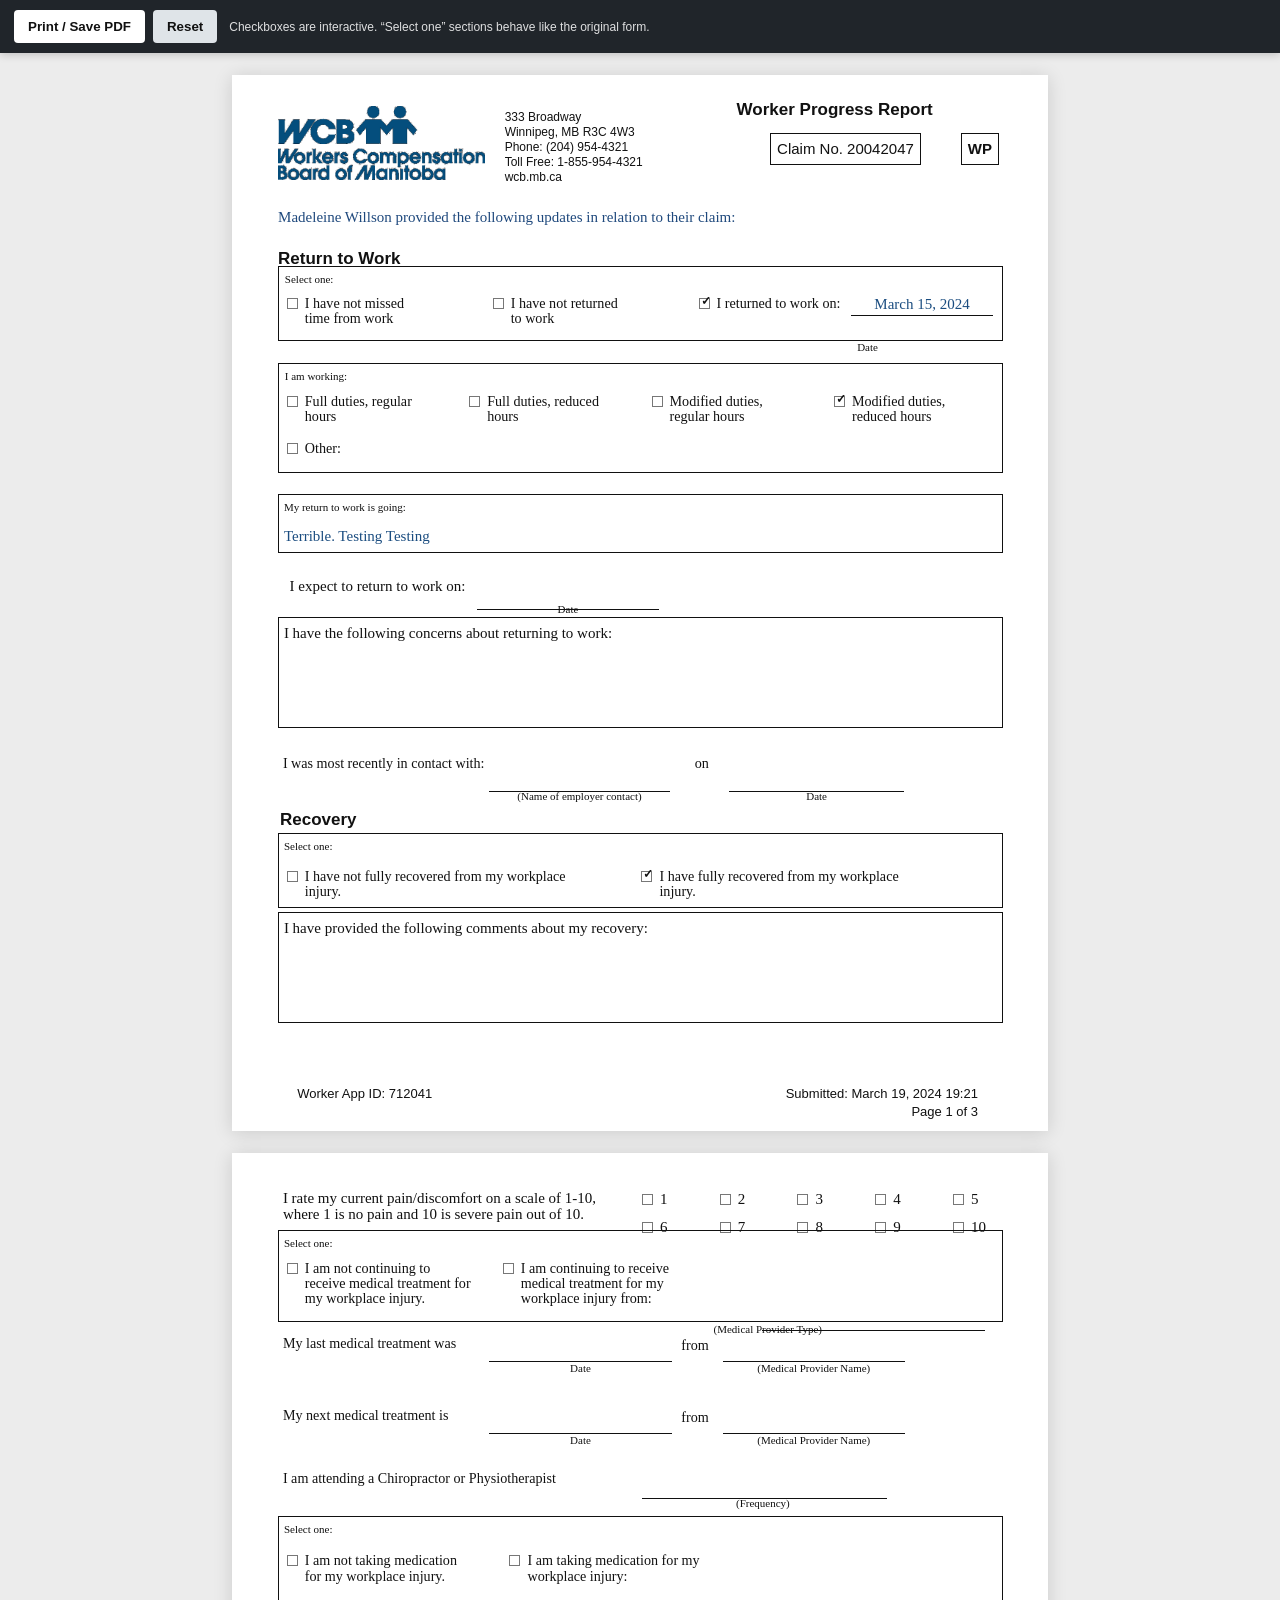
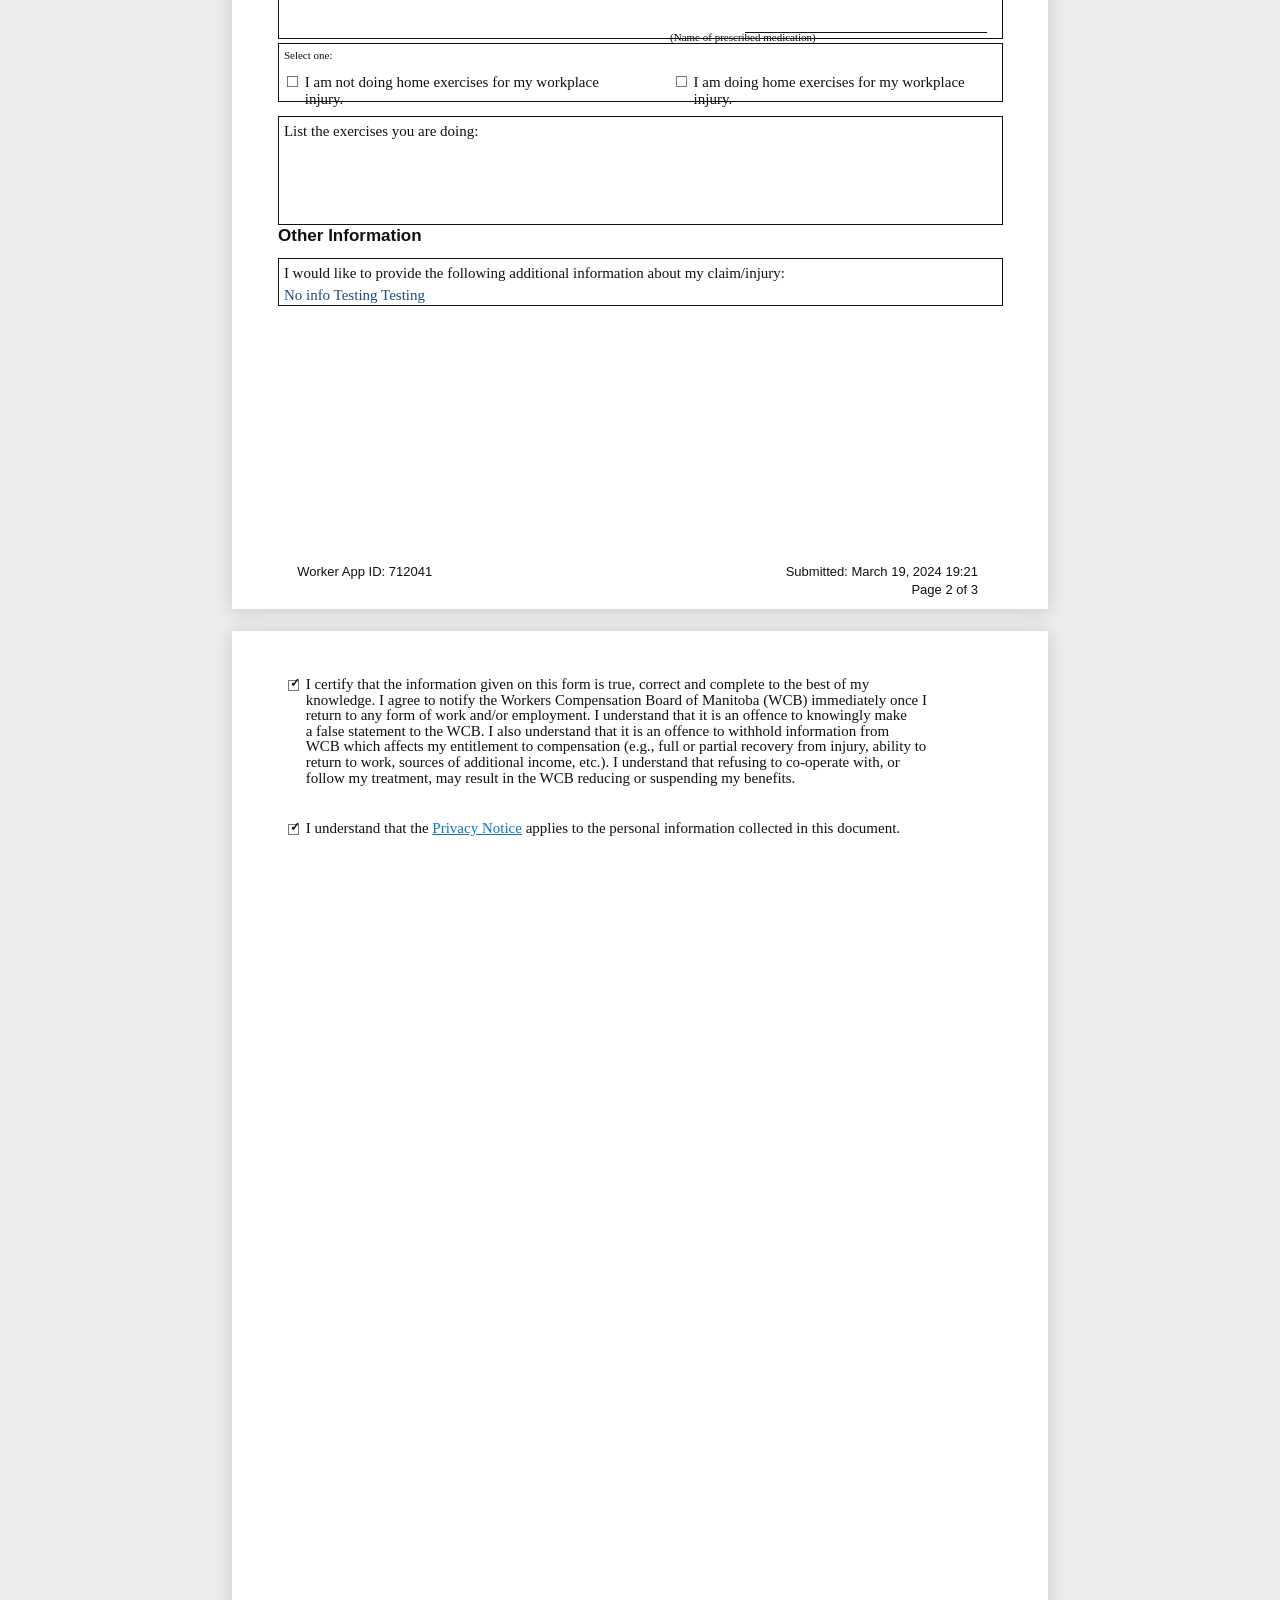
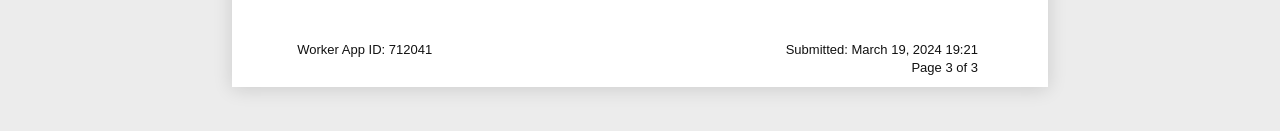
==== exercise-2/index.html @ b58748e0 "Add exercise 2" ====
<!doctype html>
<html lang="en">
<head>
  <meta charset="utf-8" />
  <meta name="viewport" content="width=device-width, initial-scale=1" />
  <title>Worker Progress Report</title>
  <link rel="stylesheet" href="styles.css" />
</head>
<body>
  <div class="toolbar no-print">
    <button type="button" id="printBtn">Print / Save PDF</button>
    <button type="button" id="resetBtn" class="secondary">Reset</button>
    <span class="toolbar-note">Checkboxes are interactive. “Select one” sections behave like the original form.</span>
  </div>

  <main id="formPages">
    <!-- PAGE 1 -->
    <section class="page page-1" aria-label="Worker Progress Report page 1 of 3">
      <header class="header">
        <img class="wcb-logo" src="assets/wcb-logo.png" alt="Workers Compensation Board of Manitoba" />
        <div class="address">
          <div>333 Broadway</div>
          <div>Winnipeg, MB R3C 4W3</div>
          <div>Phone: (204) 954-4321</div>
          <div>Toll Free: 1-855-954-4321</div>
          <div>wcb.mb.ca</div>
        </div>
        <div class="report-title">Worker Progress Report</div>
        <div class="claim-box">Claim No. 20042047</div>
        <div class="wp-box">WP</div>
      </header>

      <div class="intro">Madeleine Willson provided the following updates in relation to their claim:</div>

      <h2 class="section-title return-title">Return to Work</h2>

      <div class="box return-select">
        <div class="box-label">Select one:</div>
        <div class="choice-row return-options">
          <label class="choice" data-group="return-work">
            <input type="checkbox" name="return-work" value="not-missed" />
            <span class="fake-box"></span>
            <span>I have not missed<br />time from work</span>
          </label>
          <label class="choice" data-group="return-work">
            <input type="checkbox" name="return-work" value="not-returned" />
            <span class="fake-box"></span>
            <span>I have not returned<br />to work</span>
          </label>
          <label class="choice returned-choice" data-group="return-work">
            <input type="checkbox" name="return-work" value="returned" checked />
            <span class="fake-box"></span>
            <span>I returned to work on:</span>
            <span class="line-input blue-value">March 15, 2024</span>
            <span class="under-label date-label">Date</span>
          </label>
        </div>
      </div>

      <div class="box working-box">
        <div class="box-label">I am working:</div>
        <div class="working-grid">
          <label class="choice" data-group="working">
            <input type="checkbox" name="working" value="full-regular" />
            <span class="fake-box"></span><span>Full duties, regular<br />hours</span>
          </label>
          <label class="choice" data-group="working">
            <input type="checkbox" name="working" value="full-reduced" />
            <span class="fake-box"></span><span>Full duties, reduced<br />hours</span>
          </label>
          <label class="choice" data-group="working">
            <input type="checkbox" name="working" value="modified-regular" />
            <span class="fake-box"></span><span>Modified duties,<br />regular hours</span>
          </label>
          <label class="choice" data-group="working">
            <input type="checkbox" name="working" value="modified-reduced" checked />
            <span class="fake-box"></span><span>Modified duties,<br />reduced hours</span>
          </label>
        </div>
        <label class="choice other-choice" data-group="working">
          <input type="checkbox" name="working" value="other" />
          <span class="fake-box"></span><span>Other:</span>
          <input class="inline-text" aria-label="Other work arrangement" type="text" />
        </label>
      </div>

      <div class="box return-going-box">
        <div class="box-label">My return to work is going:</div>
        <div class="blue-value going-value">Terrible. Testing Testing</div>
      </div>

      <div class="expect-row">
        <span>I expect to return to work on:</span>
        <span class="line-input"></span>
        <span class="under-label">Date</span>
      </div>

      <div class="box concerns-box">
        <div class="box-label">I have the following concerns about returning to work:</div>
        <textarea aria-label="Concerns about returning to work"></textarea>
      </div>

      <div class="contact-row">
        <span>I was most recently in contact with:</span>
        <span class="line-input contact-name"></span>
        <span class="under-label contact-name-label">(Name of employer contact)</span>
        <span class="contact-on">on</span>
        <span class="line-input contact-date"></span>
        <span class="under-label contact-date-label">Date</span>
      </div>

      <h2 class="section-title recovery-title">Recovery</h2>

      <div class="box recovery-select">
        <div class="box-label">Select one:</div>
        <div class="choice-row recovery-options">
          <label class="choice" data-group="recovery">
            <input type="checkbox" name="recovery" value="not-recovered" />
            <span class="fake-box"></span>
            <span>I have not fully recovered from my workplace<br />injury.</span>
          </label>
          <label class="choice" data-group="recovery">
            <input type="checkbox" name="recovery" value="recovered" checked />
            <span class="fake-box"></span>
            <span>I have fully recovered from my workplace<br />injury.</span>
          </label>
        </div>
      </div>

      <div class="box recovery-comments">
        <div class="box-label">I have provided the following comments about my recovery:</div>
        <textarea aria-label="Recovery comments"></textarea>
      </div>

      <footer class="footer">
        <span>Worker App ID: 712041</span>
        <span>Submitted: March 19, 2024 19:21</span>
        <span class="page-number">Page 1 of 3</span>
      </footer>
    </section>

    <!-- PAGE 2 -->
    <section class="page page-2" aria-label="Worker Progress Report page 2 of 3">
      <div class="pain-row">
        <div class="pain-copy">I rate my current pain/discomfort on a scale of 1-10,<br />where 1 is no pain and 10 is severe pain out of 10.</div>
        <div class="pain-grid">
          <label class="choice pain-choice" data-group="pain"><input type="checkbox" name="pain" value="1" /><span class="fake-box"></span><span>1</span></label>
          <label class="choice pain-choice" data-group="pain"><input type="checkbox" name="pain" value="2" /><span class="fake-box"></span><span>2</span></label>
          <label class="choice pain-choice" data-group="pain"><input type="checkbox" name="pain" value="3" /><span class="fake-box"></span><span>3</span></label>
          <label class="choice pain-choice" data-group="pain"><input type="checkbox" name="pain" value="4" /><span class="fake-box"></span><span>4</span></label>
          <label class="choice pain-choice" data-group="pain"><input type="checkbox" name="pain" value="5" /><span class="fake-box"></span><span>5</span></label>
          <label class="choice pain-choice" data-group="pain"><input type="checkbox" name="pain" value="6" /><span class="fake-box"></span><span>6</span></label>
          <label class="choice pain-choice" data-group="pain"><input type="checkbox" name="pain" value="7" /><span class="fake-box"></span><span>7</span></label>
          <label class="choice pain-choice" data-group="pain"><input type="checkbox" name="pain" value="8" /><span class="fake-box"></span><span>8</span></label>
          <label class="choice pain-choice" data-group="pain"><input type="checkbox" name="pain" value="9" /><span class="fake-box"></span><span>9</span></label>
          <label class="choice pain-choice" data-group="pain"><input type="checkbox" name="pain" value="10" /><span class="fake-box"></span><span>10</span></label>
        </div>
      </div>

      <div class="box treatment-select">
        <div class="box-label">Select one:</div>
        <div class="treatment-grid">
          <label class="choice" data-group="treatment">
            <input type="checkbox" name="treatment" value="not-continuing" />
            <span class="fake-box"></span>
            <span>I am not continuing to<br />receive medical treatment for<br />my workplace injury.</span>
          </label>
          <label class="choice" data-group="treatment">
            <input type="checkbox" name="treatment" value="continuing" />
            <span class="fake-box"></span>
            <span>I am continuing to receive<br />medical treatment for my<br />workplace injury from:</span>
          </label>
          <span class="line-input medical-type-line"></span>
          <span class="under-label medical-type-label">(Medical Provider Type)</span>
        </div>
      </div>

      <div class="medical-line-row last-treatment">
        <span>My last medical treatment was</span>
        <span class="line-input date-line"></span>
        <span class="under-label date-caption">Date</span>
        <span class="from-word">from</span>
        <span class="line-input provider-line"></span>
        <span class="under-label provider-caption">(Medical Provider Name)</span>
      </div>

      <div class="medical-line-row next-treatment">
        <span>My next medical treatment is</span>
        <span class="line-input date-line"></span>
        <span class="under-label date-caption">Date</span>
        <span class="from-word">from</span>
        <span class="line-input provider-line"></span>
        <span class="under-label provider-caption">(Medical Provider Name)</span>
      </div>

      <div class="physio-row">
        <span>I am attending a Chiropractor or Physiotherapist</span>
        <span class="line-input frequency-line"></span>
        <span class="under-label">(Frequency)</span>
      </div>

      <div class="box medication-box">
        <div class="box-label">Select one:</div>
        <div class="med-grid">
          <label class="choice" data-group="medication">
            <input type="checkbox" name="medication" value="not-taking" />
            <span class="fake-box"></span>
            <span>I am not taking medication<br />for my workplace injury.</span>
          </label>
          <label class="choice" data-group="medication">
            <input type="checkbox" name="medication" value="taking" />
            <span class="fake-box"></span>
            <span>I am taking medication for my<br />workplace injury:</span>
          </label>
          <span class="line-input medication-line"></span>
          <span class="under-label medication-label">(Name of prescribed medication)</span>
        </div>
      </div>

      <div class="box exercise-select">
        <div class="box-label">Select one:</div>
        <div class="exercise-grid">
          <label class="choice" data-group="exercise">
            <input type="checkbox" name="exercise" value="not-doing" />
            <span class="fake-box"></span>
            <span>I am not doing home exercises for my workplace<br />injury.</span>
          </label>
          <label class="choice" data-group="exercise">
            <input type="checkbox" name="exercise" value="doing" />
            <span class="fake-box"></span>
            <span>I am doing home exercises for my workplace<br />injury.</span>
          </label>
        </div>
      </div>

      <div class="box exercise-list">
        <div class="box-label">List the exercises you are doing:</div>
        <textarea aria-label="List the exercises"></textarea>
      </div>

      <h2 class="section-title other-title">Other Information</h2>

      <div class="box other-info">
        <div class="box-label">I would like to provide the following additional information about my claim/injury:</div>
        <div class="blue-value other-info-value">No info Testing Testing</div>
      </div>

      <footer class="footer">
        <span>Worker App ID: 712041</span>
        <span>Submitted: March 19, 2024 19:21</span>
        <span class="page-number">Page 2 of 3</span>
      </footer>
    </section>

    <!-- PAGE 3 -->
    <section class="page page-3" aria-label="Worker Progress Report page 3 of 3">
      <div class="certification">
        <label class="cert-row">
          <input type="checkbox" checked />
          <span class="fake-box"></span>
          <span>I certify that the information given on this form is true, correct and complete to the best of my<br />
          knowledge. I agree to notify the Workers Compensation Board of Manitoba (WCB) immediately once I<br />
          return to any form of work and/or employment. I understand that it is an offence to knowingly make<br />
          a false statement to the WCB. I also understand that it is an offence to withhold information from<br />
          WCB which affects my entitlement to compensation (e.g., full or partial recovery from injury, ability to<br />
          return to work, sources of additional income, etc.). I understand that refusing to co-operate with, or<br />
          follow my treatment, may result in the WCB reducing or suspending my benefits.</span>
        </label>

        <label class="cert-row privacy-row">
          <input type="checkbox" checked />
          <span class="fake-box"></span>
          <span>I understand that the <a href="#" onclick="return false;">Privacy Notice</a> applies to the personal information collected in this document.</span>
        </label>
      </div>

      <footer class="footer">
        <span>Worker App ID: 712041</span>
        <span>Submitted: March 19, 2024 19:21</span>
        <span class="page-number">Page 3 of 3</span>
      </footer>
    </section>
  </main>

  <script src="script.js"></script>
</body>
</html>
---- exercise-2/styles.css ----
* { box-sizing: border-box; }
html, body { margin: 0; padding: 0; background: #ececec; }
body { color: #111; font-family: Georgia, "Times New Roman", serif; font-kerning: normal; }

.toolbar {
  position: sticky;
  top: 0;
  z-index: 10;
  padding: 10px 14px;
  background: #20252a;
  color: #fff;
  display: flex;
  gap: 8px;
  align-items: center;
  font-family: Arial, Helvetica, sans-serif;
  box-shadow: 0 2px 8px rgba(0,0,0,.18);
}
.toolbar button { border: 0; border-radius: 4px; padding: 9px 14px; font-weight: 700; cursor: pointer; background: #fff; color: #111; }
.toolbar button.secondary { background: #dfe4e8; }
.toolbar-note { font-size: 12px; opacity: .85; margin-left: 4px; }

#formPages { padding: 22px 0; }
.page {
  position: relative;
  width: 8.5in;
  height: 11in;
  margin: 0 auto 22px;
  background: #fff;
  overflow: hidden;
  box-shadow: 0 2px 18px rgba(0,0,0,.14);
}

.header { position: absolute; left: .48in; top: .28in; width: 7.54in; height: 1.15in; }
.wcb-logo { position: absolute; left: 0; top: .04in; width: 2.16in; height: auto; }
.address { position: absolute; left: 2.36in; top: .08in; font-family: "Century Gothic", Arial, sans-serif; font-size: 9pt; line-height: 1.27; }
.report-title { position: absolute; right: .72in; top: -.005in; font: 700 12.75pt/1 "Century Gothic", Arial, sans-serif; }
.claim-box, .wp-box { position: absolute; top: .32in; border: 1.5px solid #111; height: .34in; display: flex; align-items: center; justify-content: center; font-family: Arial, Helvetica, sans-serif; }
.claim-box { right: .84in; width: 1.58in; font-size: 11.25pt; }
.wp-box { right: .03in; width: .40in; font-size: 11.25pt; font-weight: 700; }

.intro { position: absolute; left: .48in; top: 1.40in; font-size: 11.25pt; color: #1f497d; }
.section-title { position: absolute; margin: 0; font: 700 12.75pt/1 "Century Gothic", Arial, sans-serif; }
.return-title { left: .48in; top: 1.82in; }
.recovery-title { left: .50in; top: 7.67in; }
.box { position: absolute; left: .48in; width: 7.55in; border: 1.35px solid #111; }
.box-label { font-size: 8.25pt; line-height: 1.05; }
.choice { display: inline-flex; align-items: flex-start; gap: 7px; cursor: pointer; font-size: 10.6pt; line-height: 1.08; }
.choice input, .cert-row input { position: absolute; opacity: 0; pointer-events: none; }
.fake-box { width: 11px; height: 11px; border: 1px solid #777; background: #fff; flex: 0 0 11px; margin-top: 2px; position: relative; }
.choice input:checked + .fake-box::after, .cert-row input:checked + .fake-box::after {
  content: "✓"; position: absolute; left: 1px; top: -4px; font: 700 12px/1 Arial, Helvetica, sans-serif; color: #111;
}
.line-input { display: inline-block; border-bottom: 1px solid #111; height: 20px; vertical-align: bottom; }
.blue-value { color: #1b4d80; }
.under-label { position: absolute; font-size: 8.25pt; line-height: 1; white-space: nowrap; transform: translateX(-50%); }

.return-select { top: 1.99in; height: .78in; }
.return-select .box-label { position: absolute; left: .06in; top: .07in; }
.return-options { position: absolute; left: .08in; right: .06in; top: .30in; display: flex; justify-content: space-between; }
.return-options .choice { width: 2.10in; }
.return-options .returned-choice { width: 3.10in; }
.returned-choice .line-input { width: 1.47in; margin-left: 4px; font-size: 11.25pt; padding: 0 2px 2px; text-align: center; }
.date-label { left: 6.05in; top: .48in; }

.working-box { top: 3.00in; height: 1.15in; }
.working-box .box-label { position: absolute; left: .06in; top: .07in; }
.working-grid { position: absolute; left: .08in; right: .10in; top: .31in; display: grid; grid-template-columns: 1.9in 1.9in 1.9in 1.9in; }
.working-grid .choice { width: 1.83in; }
.other-choice { position: absolute; left: .08in; top: .80in; width: 6.0in; }
.inline-text { width: 4.7in; height: 18px; border: none; border-bottom: 1px solid #111; font: 11.25pt Georgia, "Times New Roman", serif; outline: none; background: transparent; }

.return-going-box { top: 4.36in; height: .62in; }
.return-going-box .box-label { position: absolute; left: .05in; top: .08in; }
.going-value { position: absolute; left: .05in; top: .35in; font-size: 11.25pt; }

.expect-row { position: absolute; left: .60in; top: 5.24in; width: 6.95in; height: .42in; font-size: 11.25pt; }
.expect-row .line-input { position: absolute; left: 1.95in; top: .12in; width: 1.90in; }
.expect-row .under-label { left: 2.90in; top: .27in; }

.concerns-box { top: 5.65in; height: 1.15in; }
.concerns-box .box-label { position: absolute; left: .05in; top: .08in; font-size: 11.25pt; }
.concerns-box textarea, .recovery-comments textarea, .exercise-list textarea { position: absolute; left: .05in; right: .05in; top: .34in; bottom: .05in; resize: none; border: none; outline: none; background: transparent; font: 11.25pt Georgia, "Times New Roman", serif; }

.contact-row { position: absolute; left: .53in; top: 7.08in; width: 6.98in; height: .58in; font-size: 10.6pt; }
.contact-name { position: absolute; left: 2.15in; top: .18in; width: 1.88in; }
.contact-row .contact-name-label { left: 3.09in; top: .38in; }
.contact-on { position: absolute; left: 4.29in; top: 0; }
.contact-date { position: absolute; left: 4.65in; top: .18in; width: 1.82in; }
.contact-row .contact-date-label { left: 5.56in; top: .38in; }

.recovery-select { top: 7.90in; height: .78in; }
.recovery-select .box-label { position: absolute; left: .05in; top: .07in; }
.recovery-options { position: absolute; left: .08in; right: .06in; top: .36in; display: flex; justify-content: space-between; }
.recovery-options .choice { width: 3.74in; }

.recovery-comments { top: 8.72in; height: 1.15in; }
.recovery-comments .box-label { position: absolute; left: .05in; top: .08in; font-size: 11.25pt; }

.footer { position: absolute; left: .68in; right: .55in; bottom: .23in; height: .35in; font: 9.75pt/1 Arial, Helvetica, sans-serif; }
.footer > span:nth-child(1) { position: absolute; left: 0; bottom: .09in; }
.footer > span:nth-child(2) { position: absolute; right: .18in; bottom: .09in; }
.footer .page-number { position: absolute; right: .18in; bottom: -.09in; }

/* Page 2 */
.page-2 .pain-row { position: absolute; left: .53in; top: .40in; width: 7.42in; height: .46in; }
.pain-copy { position: absolute; left: 0; top: 0; font-size: 11.25pt; line-height: 1.04; }
.pain-grid { position: absolute; right: .06in; top: .00in; width: 3.62in; display: grid; grid-template-columns: repeat(5, .67in); row-gap: .12in; column-gap: .14in; }
.pain-choice { font-size: 11.25pt; align-items: center; gap: 7px; }
.pain-choice .fake-box { margin-top: 0; }
.treatment-select { top: .80in; height: .96in; }
.treatment-select .box-label { position: absolute; left: .05in; top: .07in; }
.treatment-grid { position: absolute; left: .08in; right: .08in; top: .31in; height: .58in; display: grid; grid-template-columns: 2.25in 2.75in 2.40in; }
.treatment-grid .choice { font-size: 10.6pt; width: 2.25in; line-height: 1.08; }
.medical-type-line { position: absolute; right: .10in; top: .53in; width: 2.32in; }
.medical-type-label { right: 1.23in; top: .66in; }
.medical-line-row { position: absolute; left: .53in; width: 7.0in; height: .60in; font-size: 10.6pt; }
.last-treatment { top: 1.90in; }
.next-treatment { top: 2.65in; }
.medical-line-row .date-line { position: absolute; left: 2.15in; top: .07in; width: 1.90in; }
.medical-line-row .provider-line { position: absolute; left: 4.58in; top: .07in; width: 1.90in; }
.medical-line-row .date-caption { left: 3.10in; top: .29in; }
.medical-line-row .provider-caption { left: 5.53in; top: .29in; }
.medical-line-row .from-word { position: absolute; left: 4.15in; top: .02in; }

.physio-row { position: absolute; left: .53in; top: 3.30in; width: 7.0in; height: .42in; font-size: 10.6pt; }
.frequency-line { position: absolute; left: 3.74in; top: .10in; width: 2.55in; }
.physio-row .under-label { left: 5.00in; top: .29in; }

.medication-box { top: 3.78in; height: 1.28in; }
.medication-box .box-label { position: absolute; left: .05in; top: .07in; }
.med-grid { position: absolute; left: .08in; right: .08in; top: .38in; height: .62in; display: grid; grid-template-columns: 2.32in 2.65in 2.35in; }
.med-grid .choice { font-size: 10.6pt; width: 2.30in; line-height: 1.08; }
.medication-line { position: absolute; right: .08in; top: .62in; width: 2.52in; }
.medication-label { right: 1.10in; top: .82in; }

.exercise-select { top: 5.10in; height: .62in; }
.exercise-select .box-label { position: absolute; left: .05in; top: .07in; }
.exercise-grid { position: absolute; left: .08in; right: .08in; top: .32in; display: grid; grid-template-columns: 4.05in 3.10in; }
.exercise-grid .choice { font-size: 11.25pt; width: 4.0in; }

.exercise-list { top: 5.86in; height: 1.14in; }
.exercise-list .box-label { position: absolute; left: .05in; top: .08in; font-size: 11.25pt; }

.other-title { left: .48in; top: 7.02in; }
.other-info { top: 7.34in; height: .50in; }
.other-info .box-label { position: absolute; left: .05in; top: .08in; font-size: 11.25pt; }
.other-info-value { position: absolute; left: .05in; top: .30in; font-size: 11.25pt; }
.page-2 .footer { bottom: .23in; }

/* Page 3 */
.page-3 .certification { position: absolute; left: .58in; top: .48in; width: 7.30in; }
.cert-row { display: flex; align-items: flex-start; gap: 7px; font-size: 11.25pt; line-height: 1.04; cursor: pointer; }
.cert-row .fake-box { margin-top: 3px; }
.cert-row a { color: #0876c5; text-decoration: underline; }
.privacy-row { margin-top: .36in; white-space: nowrap; }

@media (max-width: 900px) {
  #formPages { padding: 10px 0; }
  .page { transform-origin: top center; margin-bottom: 10px; }
  .toolbar { flex-wrap: wrap; }
}

@media print {
  @page { size: Letter; margin: 0; }
  html, body { background: #fff; }
  .no-print { display: none !important; }
  #formPages { padding: 0; }
  .page { margin: 0; box-shadow: none; page-break-after: always; break-after: page; }
  .page:last-child { page-break-after: auto; break-after: auto; }
}
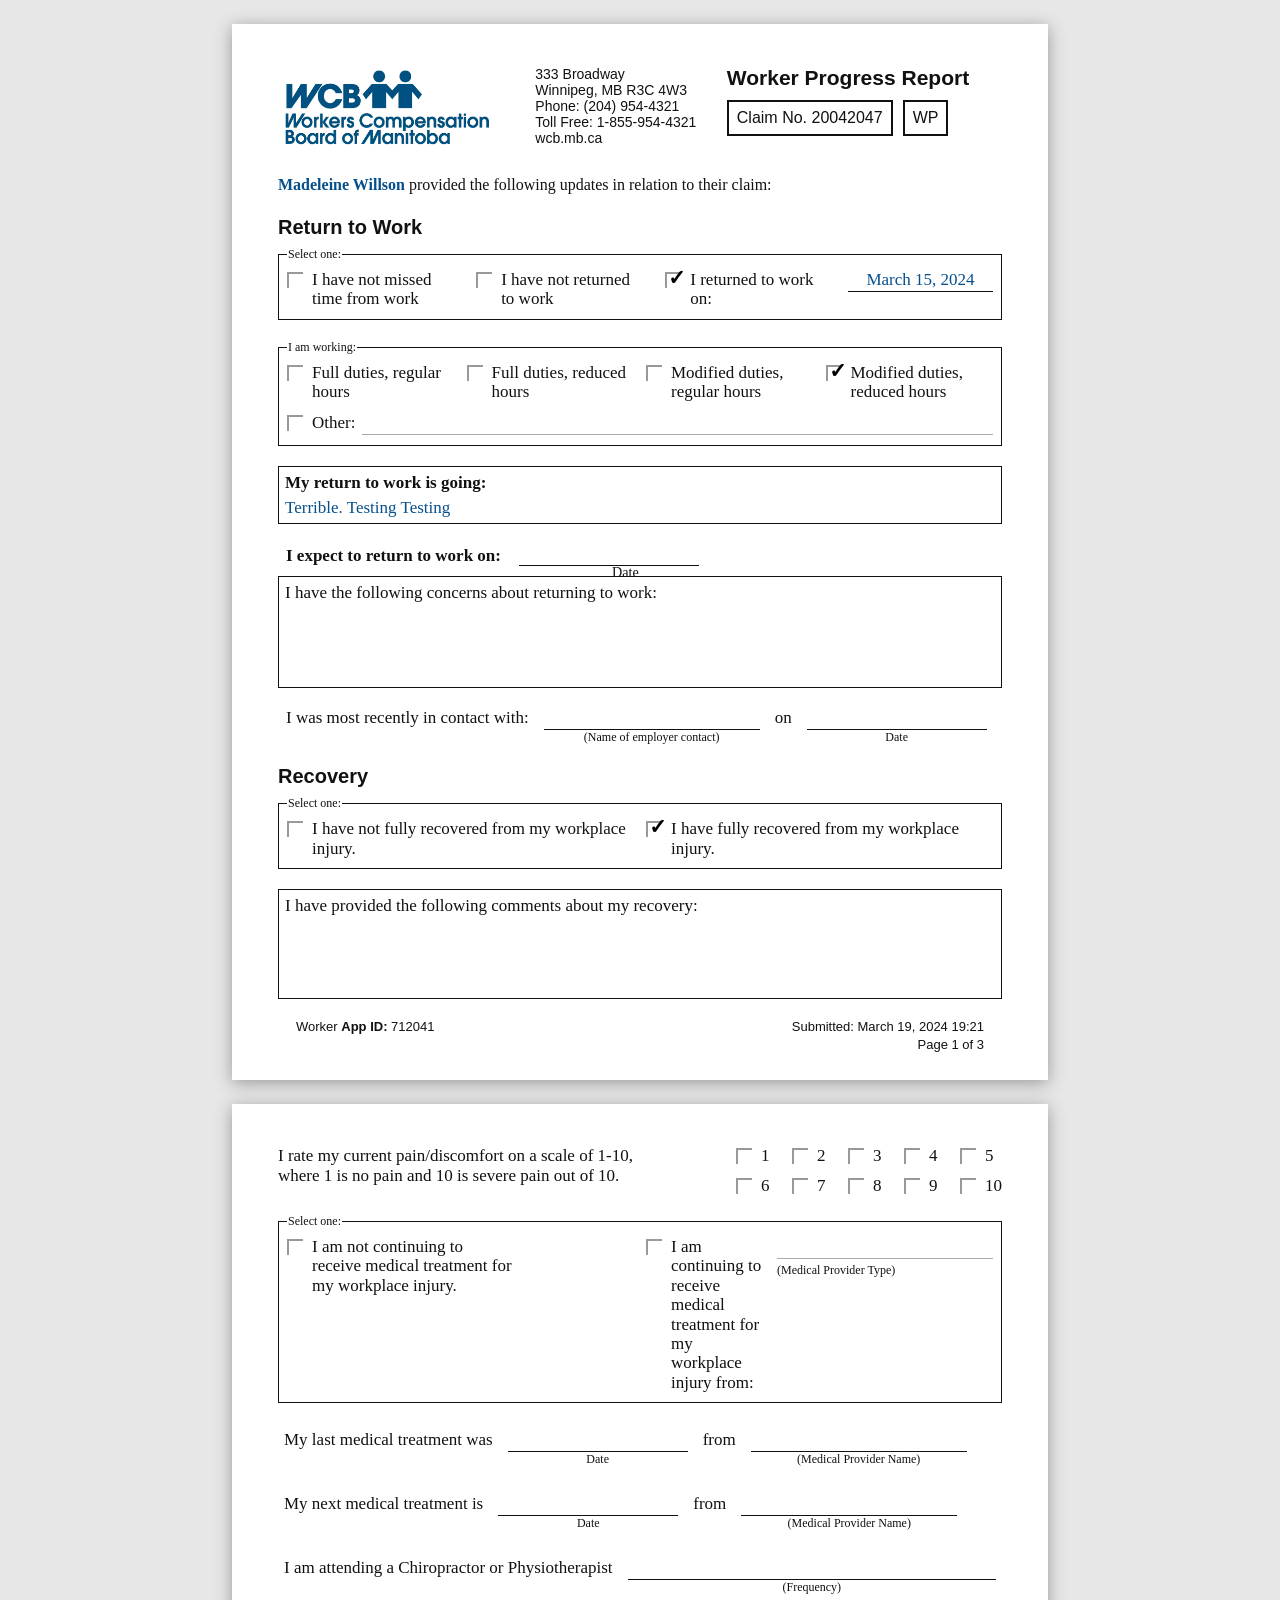
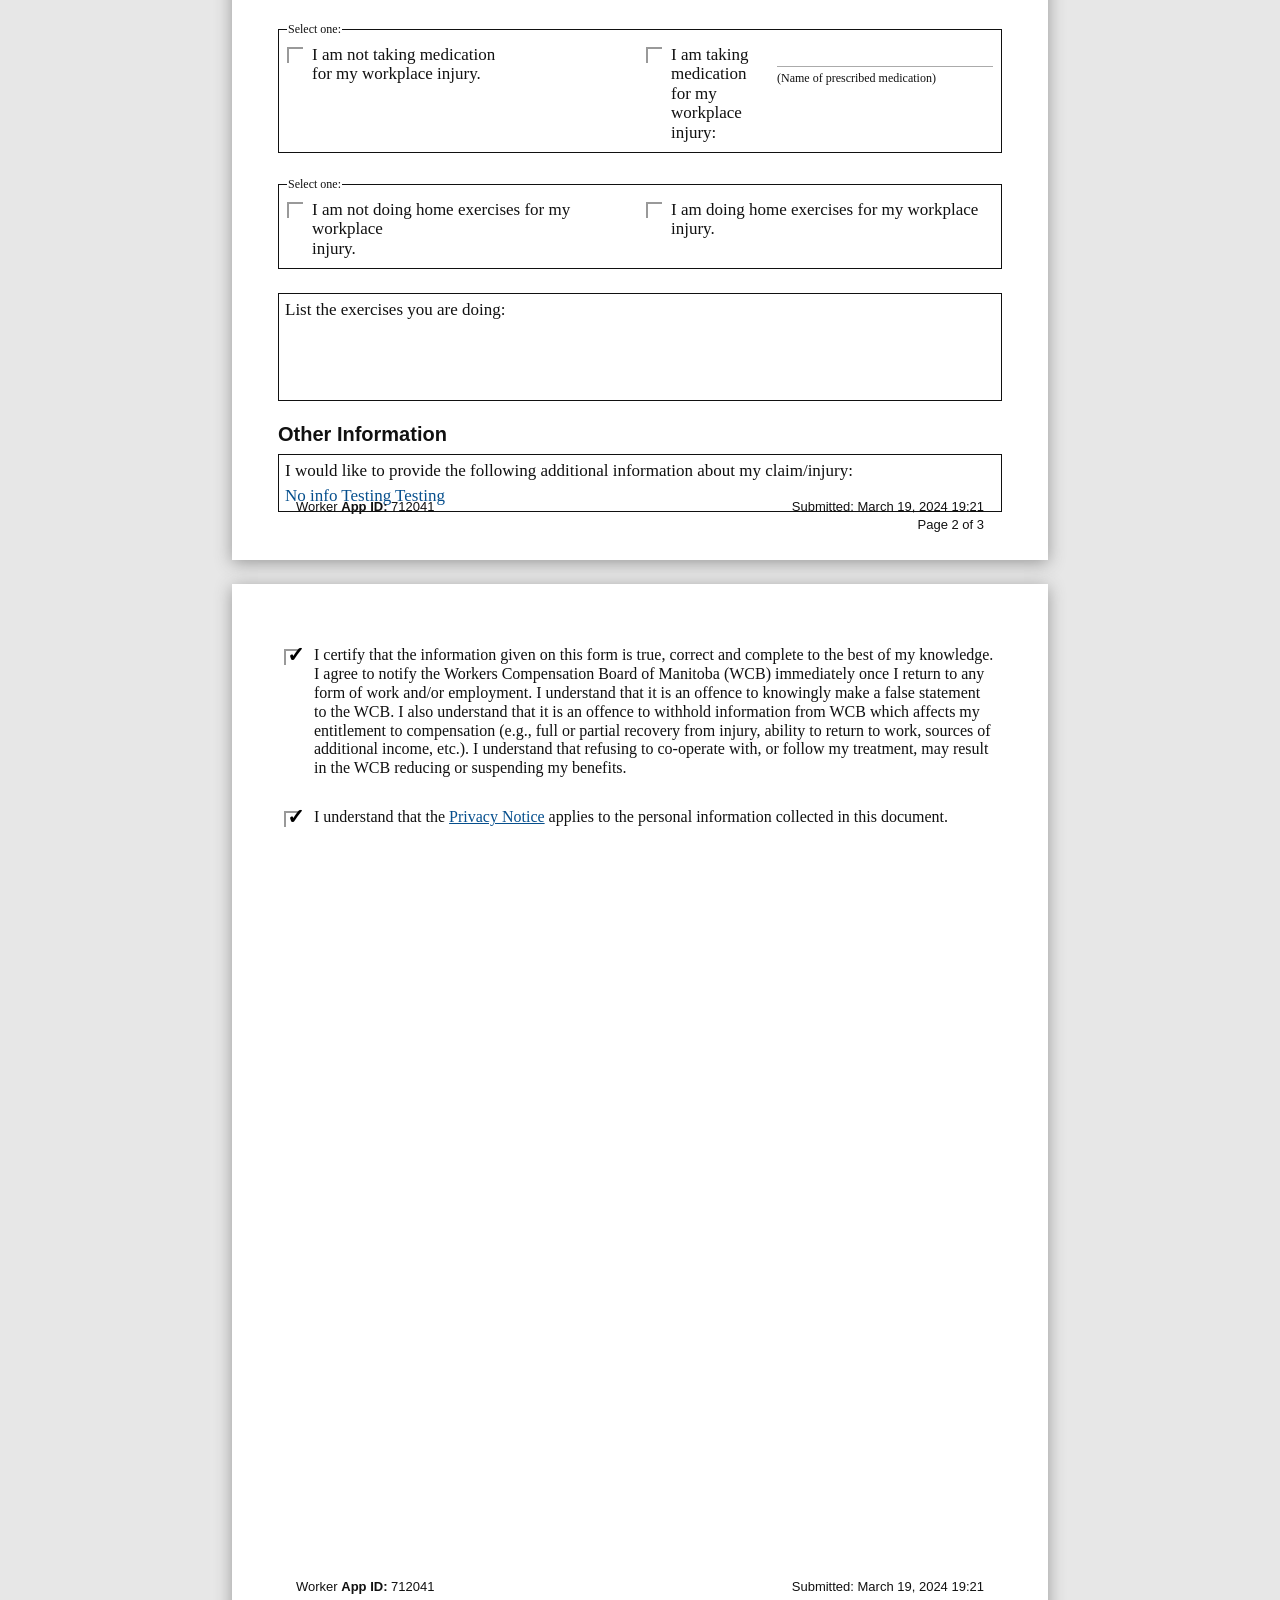
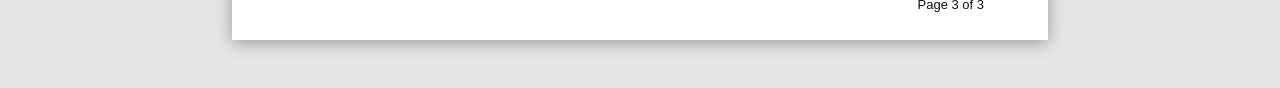
==== commit 187222ea: "Update exercise 2 interactive form" ====
--- a/exercise-2/index.html
+++ b/exercise-2/index.html
@@ -1,287 +1,82 @@
 <!doctype html>
 <html lang="en">
 <head>
-  <meta charset="utf-8" />
-  <meta name="viewport" content="width=device-width, initial-scale=1" />
+  <meta charset="utf-8">
+  <meta name="viewport" content="width=device-width, initial-scale=1">
   <title>Worker Progress Report</title>
-  <link rel="stylesheet" href="styles.css" />
+  <link rel="stylesheet" href="styles.css">
 </head>
 <body>
-  <div class="toolbar no-print">
-    <button type="button" id="printBtn">Print / Save PDF</button>
-    <button type="button" id="resetBtn" class="secondary">Reset</button>
-    <span class="toolbar-note">Checkboxes are interactive. “Select one” sections behave like the original form.</span>
-  </div>
-
-  <main id="formPages">
-    <!-- PAGE 1 -->
-    <section class="page page-1" aria-label="Worker Progress Report page 1 of 3">
-      <header class="header">
-        <img class="wcb-logo" src="assets/wcb-logo.png" alt="Workers Compensation Board of Manitoba" />
-        <div class="address">
-          <div>333 Broadway</div>
-          <div>Winnipeg, MB R3C 4W3</div>
-          <div>Phone: (204) 954-4321</div>
-          <div>Toll Free: 1-855-954-4321</div>
-          <div>wcb.mb.ca</div>
-        </div>
-        <div class="report-title">Worker Progress Report</div>
-        <div class="claim-box">Claim No. 20042047</div>
-        <div class="wp-box">WP</div>
+  <main class="document">
+    <section class="page page-one">
+      <header class="masthead">
+        <div class="brand"><img src="assets/wcb-logo.png" alt="Workers Compensation Board of Manitoba"></div>
+        <address>333 Broadway<br>Winnipeg, MB R3C 4W3<br>Phone: (204) 954-4321<br>Toll Free: 1-855-954-4321<br>wcb.mb.ca</address>
+        <div class="title"><h1>Worker Progress Report</h1><div><b>Claim No. 20042047</b><b>WP</b></div></div>
       </header>
 
-      <div class="intro">Madeleine Willson provided the following updates in relation to their claim:</div>
-
-      <h2 class="section-title return-title">Return to Work</h2>
-
-      <div class="box return-select">
-        <div class="box-label">Select one:</div>
-        <div class="choice-row return-options">
-          <label class="choice" data-group="return-work">
-            <input type="checkbox" name="return-work" value="not-missed" />
-            <span class="fake-box"></span>
-            <span>I have not missed<br />time from work</span>
-          </label>
-          <label class="choice" data-group="return-work">
-            <input type="checkbox" name="return-work" value="not-returned" />
-            <span class="fake-box"></span>
-            <span>I have not returned<br />to work</span>
-          </label>
-          <label class="choice returned-choice" data-group="return-work">
-            <input type="checkbox" name="return-work" value="returned" checked />
-            <span class="fake-box"></span>
-            <span>I returned to work on:</span>
-            <span class="line-input blue-value">March 15, 2024</span>
-            <span class="under-label date-label">Date</span>
-          </label>
+      <p><strong class="blue">Madeleine Willson</strong> provided the following updates in relation to their claim:</p>
+      <h2>Return to Work</h2>
+      <fieldset><legend>Select one:</legend>
+        <div class="options cols-3" data-exclusive>
+          <label><input type="checkbox"> I have not missed<br>time from work</label>
+          <label><input type="checkbox"> I have not returned<br>to work</label>
+          <label><input type="checkbox" checked data-toggle="return-date"> I returned to work on: <span class="line blue">March 15, 2024</span></label>
         </div>
-      </div>
-
-      <div class="box working-box">
-        <div class="box-label">I am working:</div>
-        <div class="working-grid">
-          <label class="choice" data-group="working">
-            <input type="checkbox" name="working" value="full-regular" />
-            <span class="fake-box"></span><span>Full duties, regular<br />hours</span>
-          </label>
-          <label class="choice" data-group="working">
-            <input type="checkbox" name="working" value="full-reduced" />
-            <span class="fake-box"></span><span>Full duties, reduced<br />hours</span>
-          </label>
-          <label class="choice" data-group="working">
-            <input type="checkbox" name="working" value="modified-regular" />
-            <span class="fake-box"></span><span>Modified duties,<br />regular hours</span>
-          </label>
-          <label class="choice" data-group="working">
-            <input type="checkbox" name="working" value="modified-reduced" checked />
-            <span class="fake-box"></span><span>Modified duties,<br />reduced hours</span>
-          </label>
+      </fieldset>
+      <fieldset><legend>I am working:</legend>
+        <div class="options cols-4 work-options">
+          <label><input type="checkbox"> Full duties, regular<br>hours</label>
+          <label><input type="checkbox"> Full duties, reduced<br>hours</label>
+          <label><input type="checkbox"> Modified duties,<br>regular hours</label>
+          <label><input type="checkbox" checked> Modified duties,<br>reduced hours</label>
         </div>
-        <label class="choice other-choice" data-group="working">
-          <input type="checkbox" name="working" value="other" />
-          <span class="fake-box"></span><span>Other:</span>
-          <input class="inline-text" aria-label="Other work arrangement" type="text" />
-        </label>
-      </div>
-
-      <div class="box return-going-box">
-        <div class="box-label">My return to work is going:</div>
-        <div class="blue-value going-value">Terrible. Testing Testing</div>
-      </div>
-
-      <div class="expect-row">
-        <span>I expect to return to work on:</span>
-        <span class="line-input"></span>
-        <span class="under-label">Date</span>
-      </div>
-
-      <div class="box concerns-box">
-        <div class="box-label">I have the following concerns about returning to work:</div>
-        <textarea aria-label="Concerns about returning to work"></textarea>
-      </div>
-
-      <div class="contact-row">
-        <span>I was most recently in contact with:</span>
-        <span class="line-input contact-name"></span>
-        <span class="under-label contact-name-label">(Name of employer contact)</span>
-        <span class="contact-on">on</span>
-        <span class="line-input contact-date"></span>
-        <span class="under-label contact-date-label">Date</span>
-      </div>
-
-      <h2 class="section-title recovery-title">Recovery</h2>
-
-      <div class="box recovery-select">
-        <div class="box-label">Select one:</div>
-        <div class="choice-row recovery-options">
-          <label class="choice" data-group="recovery">
-            <input type="checkbox" name="recovery" value="not-recovered" />
-            <span class="fake-box"></span>
-            <span>I have not fully recovered from my workplace<br />injury.</span>
-          </label>
-          <label class="choice" data-group="recovery">
-            <input type="checkbox" name="recovery" value="recovered" checked />
-            <span class="fake-box"></span>
-            <span>I have fully recovered from my workplace<br />injury.</span>
-          </label>
+        <label class="other"><input type="checkbox" data-toggle="other-work"> Other: <input id="other-work" class="text-line" type="text" disabled></label>
+      </fieldset>
+      <label class="box-label return-status">My return to work is going:<textarea>Terrible. Testing Testing</textarea></label>
+      <div class="inline-row">I expect to return to work on: <span class="text-line short" aria-hidden="true"></span><small>Date</small></div>
+      <label class="box-label tall">I have the following concerns about returning to work:<textarea></textarea></label>
+      <div class="contact">I was most recently in contact with: <span><input class="text-line" type="text"><small>(Name of employer contact)</small></span> on <span><i class="text-line static-line" aria-hidden="true"></i><small>Date</small></span></div>
+      <h2>Recovery</h2>
+      <fieldset><legend>Select one:</legend>
+        <div class="options cols-2" data-exclusive>
+          <label><input type="checkbox"> I have not fully recovered from my workplace<br>injury.</label>
+          <label><input type="checkbox" checked> I have fully recovered from my workplace<br>injury.</label>
         </div>
-      </div>
-
-      <div class="box recovery-comments">
-        <div class="box-label">I have provided the following comments about my recovery:</div>
-        <textarea aria-label="Recovery comments"></textarea>
-      </div>
-
-      <footer class="footer">
-        <span>Worker App ID: 712041</span>
-        <span>Submitted: March 19, 2024 19:21</span>
-        <span class="page-number">Page 1 of 3</span>
-      </footer>
+      </fieldset>
+      <label class="box-label tall recovery">I have provided the following comments about my recovery:<textarea></textarea></label>
+      <footer><span>Worker <b>App ID:</b> 712041</span><span>Submitted: March 19, 2024 19:21<br>Page 1 of 3</span></footer>
     </section>
 
-    <!-- PAGE 2 -->
-    <section class="page page-2" aria-label="Worker Progress Report page 2 of 3">
-      <div class="pain-row">
-        <div class="pain-copy">I rate my current pain/discomfort on a scale of 1-10,<br />where 1 is no pain and 10 is severe pain out of 10.</div>
-        <div class="pain-grid">
-          <label class="choice pain-choice" data-group="pain"><input type="checkbox" name="pain" value="1" /><span class="fake-box"></span><span>1</span></label>
-          <label class="choice pain-choice" data-group="pain"><input type="checkbox" name="pain" value="2" /><span class="fake-box"></span><span>2</span></label>
-          <label class="choice pain-choice" data-group="pain"><input type="checkbox" name="pain" value="3" /><span class="fake-box"></span><span>3</span></label>
-          <label class="choice pain-choice" data-group="pain"><input type="checkbox" name="pain" value="4" /><span class="fake-box"></span><span>4</span></label>
-          <label class="choice pain-choice" data-group="pain"><input type="checkbox" name="pain" value="5" /><span class="fake-box"></span><span>5</span></label>
-          <label class="choice pain-choice" data-group="pain"><input type="checkbox" name="pain" value="6" /><span class="fake-box"></span><span>6</span></label>
-          <label class="choice pain-choice" data-group="pain"><input type="checkbox" name="pain" value="7" /><span class="fake-box"></span><span>7</span></label>
-          <label class="choice pain-choice" data-group="pain"><input type="checkbox" name="pain" value="8" /><span class="fake-box"></span><span>8</span></label>
-          <label class="choice pain-choice" data-group="pain"><input type="checkbox" name="pain" value="9" /><span class="fake-box"></span><span>9</span></label>
-          <label class="choice pain-choice" data-group="pain"><input type="checkbox" name="pain" value="10" /><span class="fake-box"></span><span>10</span></label>
-        </div>
-      </div>
-
-      <div class="box treatment-select">
-        <div class="box-label">Select one:</div>
-        <div class="treatment-grid">
-          <label class="choice" data-group="treatment">
-            <input type="checkbox" name="treatment" value="not-continuing" />
-            <span class="fake-box"></span>
-            <span>I am not continuing to<br />receive medical treatment for<br />my workplace injury.</span>
-          </label>
-          <label class="choice" data-group="treatment">
-            <input type="checkbox" name="treatment" value="continuing" />
-            <span class="fake-box"></span>
-            <span>I am continuing to receive<br />medical treatment for my<br />workplace injury from:</span>
-          </label>
-          <span class="line-input medical-type-line"></span>
-          <span class="under-label medical-type-label">(Medical Provider Type)</span>
-        </div>
-      </div>
-
-      <div class="medical-line-row last-treatment">
-        <span>My last medical treatment was</span>
-        <span class="line-input date-line"></span>
-        <span class="under-label date-caption">Date</span>
-        <span class="from-word">from</span>
-        <span class="line-input provider-line"></span>
-        <span class="under-label provider-caption">(Medical Provider Name)</span>
-      </div>
-
-      <div class="medical-line-row next-treatment">
-        <span>My next medical treatment is</span>
-        <span class="line-input date-line"></span>
-        <span class="under-label date-caption">Date</span>
-        <span class="from-word">from</span>
-        <span class="line-input provider-line"></span>
-        <span class="under-label provider-caption">(Medical Provider Name)</span>
-      </div>
-
-      <div class="physio-row">
-        <span>I am attending a Chiropractor or Physiotherapist</span>
-        <span class="line-input frequency-line"></span>
-        <span class="under-label">(Frequency)</span>
-      </div>
-
-      <div class="box medication-box">
-        <div class="box-label">Select one:</div>
-        <div class="med-grid">
-          <label class="choice" data-group="medication">
-            <input type="checkbox" name="medication" value="not-taking" />
-            <span class="fake-box"></span>
-            <span>I am not taking medication<br />for my workplace injury.</span>
-          </label>
-          <label class="choice" data-group="medication">
-            <input type="checkbox" name="medication" value="taking" />
-            <span class="fake-box"></span>
-            <span>I am taking medication for my<br />workplace injury:</span>
-          </label>
-          <span class="line-input medication-line"></span>
-          <span class="under-label medication-label">(Name of prescribed medication)</span>
-        </div>
-      </div>
-
-      <div class="box exercise-select">
-        <div class="box-label">Select one:</div>
-        <div class="exercise-grid">
-          <label class="choice" data-group="exercise">
-            <input type="checkbox" name="exercise" value="not-doing" />
-            <span class="fake-box"></span>
-            <span>I am not doing home exercises for my workplace<br />injury.</span>
-          </label>
-          <label class="choice" data-group="exercise">
-            <input type="checkbox" name="exercise" value="doing" />
-            <span class="fake-box"></span>
-            <span>I am doing home exercises for my workplace<br />injury.</span>
-          </label>
-        </div>
-      </div>
-
-      <div class="box exercise-list">
-        <div class="box-label">List the exercises you are doing:</div>
-        <textarea aria-label="List the exercises"></textarea>
-      </div>
-
-      <h2 class="section-title other-title">Other Information</h2>
-
-      <div class="box other-info">
-        <div class="box-label">I would like to provide the following additional information about my claim/injury:</div>
-        <div class="blue-value other-info-value">No info Testing Testing</div>
-      </div>
-
-      <footer class="footer">
-        <span>Worker App ID: 712041</span>
-        <span>Submitted: March 19, 2024 19:21</span>
-        <span class="page-number">Page 2 of 3</span>
-      </footer>
+    <section class="page page-two">
+      <div class="pain"><span>I rate my current pain/discomfort on a scale of 1-10,<br>where 1 is no pain and 10 is severe pain out of 10.</span><div class="pain-grid" data-exclusive></div></div>
+      <fieldset><legend>Select one:</legend><div class="options cols-2" data-exclusive>
+        <label><input type="checkbox"> I am not continuing to<br>receive medical treatment for<br>my workplace injury.</label>
+        <label><input type="checkbox" data-toggle="provider-type"> I am continuing to receive<br>medical treatment for my<br>workplace injury from: <span><input id="provider-type" class="text-line" type="text" disabled><small>(Medical Provider Type)</small></span></label>
+      </div></fieldset>
+      <div class="medical-row">My last medical treatment was <span><i class="text-line static-line" aria-hidden="true"></i><small>Date</small></span> from <span><input class="text-line" type="text"><small>(Medical Provider Name)</small></span></div>
+      <div class="medical-row">My next medical treatment is <span><i class="text-line static-line" aria-hidden="true"></i><small>Date</small></span> from <span><input class="text-line" type="text"><small>(Medical Provider Name)</small></span></div>
+      <div class="medical-row">I am attending a Chiropractor or Physiotherapist <span class="wide"><input class="text-line" type="text"><small>(Frequency)</small></span></div>
+      <fieldset><legend>Select one:</legend><div class="options cols-2" data-exclusive>
+        <label><input type="checkbox"> I am not taking medication<br>for my workplace injury.</label>
+        <label><input type="checkbox" data-toggle="medication"> I am taking medication for my<br>workplace injury: <span><input id="medication" class="text-line" type="text" disabled><small>(Name of prescribed medication)</small></span></label>
+      </div></fieldset>
+      <fieldset><legend>Select one:</legend><div class="options cols-2" data-exclusive>
+        <label><input type="checkbox"> I am not doing home exercises for my workplace<br>injury.</label>
+        <label><input type="checkbox"> I am doing home exercises for my workplace<br>injury.</label>
+      </div></fieldset>
+      <label class="box-label tall exercises">List the exercises you are doing:<textarea></textarea></label>
+      <h2>Other Information</h2>
+      <label class="box-label">I would like to provide the following additional information about my claim/injury:<textarea>No info Testing Testing</textarea></label>
+      <footer><span>Worker <b>App ID:</b> 712041</span><span>Submitted: March 19, 2024 19:21<br>Page 2 of 3</span></footer>
     </section>
 
-    <!-- PAGE 3 -->
-    <section class="page page-3" aria-label="Worker Progress Report page 3 of 3">
-      <div class="certification">
-        <label class="cert-row">
-          <input type="checkbox" checked />
-          <span class="fake-box"></span>
-          <span>I certify that the information given on this form is true, correct and complete to the best of my<br />
-          knowledge. I agree to notify the Workers Compensation Board of Manitoba (WCB) immediately once I<br />
-          return to any form of work and/or employment. I understand that it is an offence to knowingly make<br />
-          a false statement to the WCB. I also understand that it is an offence to withhold information from<br />
-          WCB which affects my entitlement to compensation (e.g., full or partial recovery from injury, ability to<br />
-          return to work, sources of additional income, etc.). I understand that refusing to co-operate with, or<br />
-          follow my treatment, may result in the WCB reducing or suspending my benefits.</span>
-        </label>
-
-        <label class="cert-row privacy-row">
-          <input type="checkbox" checked />
-          <span class="fake-box"></span>
-          <span>I understand that the <a href="#" onclick="return false;">Privacy Notice</a> applies to the personal information collected in this document.</span>
-        </label>
-      </div>
-
-      <footer class="footer">
-        <span>Worker App ID: 712041</span>
-        <span>Submitted: March 19, 2024 19:21</span>
-        <span class="page-number">Page 3 of 3</span>
-      </footer>
+    <section class="page page-three">
+      <label class="cert"><input type="checkbox" checked> <span>I certify that the information given on this form is true, correct and complete to the best of my knowledge. I agree to notify the Workers Compensation Board of Manitoba (WCB) immediately once I return to any form of work and/or employment. I understand that it is an offence to knowingly make a false statement to the WCB. I also understand that it is an offence to withhold information from WCB which affects my entitlement to compensation (e.g., full or partial recovery from injury, ability to return to work, sources of additional income, etc.). I understand that refusing to co-operate with, or follow my treatment, may result in the WCB reducing or suspending my benefits.</span></label>
+      <label class="cert"><input type="checkbox" checked> <span>I understand that the <a href="#">Privacy Notice</a> applies to the personal information collected in this document.</span></label>
+      <footer><span>Worker <b>App ID:</b> 712041</span><span>Submitted: March 19, 2024 19:21<br>Page 3 of 3</span></footer>
     </section>
   </main>
-
   <script src="script.js"></script>
 </body>
 </html>
--- a/exercise-2/styles.css
+++ b/exercise-2/styles.css
@@ -1,170 +1 @@
-* { box-sizing: border-box; }
-html, body { margin: 0; padding: 0; background: #ececec; }
-body { color: #111; font-family: Georgia, "Times New Roman", serif; font-kerning: normal; }
-
-.toolbar {
-  position: sticky;
-  top: 0;
-  z-index: 10;
-  padding: 10px 14px;
-  background: #20252a;
-  color: #fff;
-  display: flex;
-  gap: 8px;
-  align-items: center;
-  font-family: Arial, Helvetica, sans-serif;
-  box-shadow: 0 2px 8px rgba(0,0,0,.18);
-}
-.toolbar button { border: 0; border-radius: 4px; padding: 9px 14px; font-weight: 700; cursor: pointer; background: #fff; color: #111; }
-.toolbar button.secondary { background: #dfe4e8; }
-.toolbar-note { font-size: 12px; opacity: .85; margin-left: 4px; }
-
-#formPages { padding: 22px 0; }
-.page {
-  position: relative;
-  width: 8.5in;
-  height: 11in;
-  margin: 0 auto 22px;
-  background: #fff;
-  overflow: hidden;
-  box-shadow: 0 2px 18px rgba(0,0,0,.14);
-}
-
-.header { position: absolute; left: .48in; top: .28in; width: 7.54in; height: 1.15in; }
-.wcb-logo { position: absolute; left: 0; top: .04in; width: 2.16in; height: auto; }
-.address { position: absolute; left: 2.36in; top: .08in; font-family: "Century Gothic", Arial, sans-serif; font-size: 9pt; line-height: 1.27; }
-.report-title { position: absolute; right: .72in; top: -.005in; font: 700 12.75pt/1 "Century Gothic", Arial, sans-serif; }
-.claim-box, .wp-box { position: absolute; top: .32in; border: 1.5px solid #111; height: .34in; display: flex; align-items: center; justify-content: center; font-family: Arial, Helvetica, sans-serif; }
-.claim-box { right: .84in; width: 1.58in; font-size: 11.25pt; }
-.wp-box { right: .03in; width: .40in; font-size: 11.25pt; font-weight: 700; }
-
-.intro { position: absolute; left: .48in; top: 1.40in; font-size: 11.25pt; color: #1f497d; }
-.section-title { position: absolute; margin: 0; font: 700 12.75pt/1 "Century Gothic", Arial, sans-serif; }
-.return-title { left: .48in; top: 1.82in; }
-.recovery-title { left: .50in; top: 7.67in; }
-.box { position: absolute; left: .48in; width: 7.55in; border: 1.35px solid #111; }
-.box-label { font-size: 8.25pt; line-height: 1.05; }
-.choice { display: inline-flex; align-items: flex-start; gap: 7px; cursor: pointer; font-size: 10.6pt; line-height: 1.08; }
-.choice input, .cert-row input { position: absolute; opacity: 0; pointer-events: none; }
-.fake-box { width: 11px; height: 11px; border: 1px solid #777; background: #fff; flex: 0 0 11px; margin-top: 2px; position: relative; }
-.choice input:checked + .fake-box::after, .cert-row input:checked + .fake-box::after {
-  content: "✓"; position: absolute; left: 1px; top: -4px; font: 700 12px/1 Arial, Helvetica, sans-serif; color: #111;
-}
-.line-input { display: inline-block; border-bottom: 1px solid #111; height: 20px; vertical-align: bottom; }
-.blue-value { color: #1b4d80; }
-.under-label { position: absolute; font-size: 8.25pt; line-height: 1; white-space: nowrap; transform: translateX(-50%); }
-
-.return-select { top: 1.99in; height: .78in; }
-.return-select .box-label { position: absolute; left: .06in; top: .07in; }
-.return-options { position: absolute; left: .08in; right: .06in; top: .30in; display: flex; justify-content: space-between; }
-.return-options .choice { width: 2.10in; }
-.return-options .returned-choice { width: 3.10in; }
-.returned-choice .line-input { width: 1.47in; margin-left: 4px; font-size: 11.25pt; padding: 0 2px 2px; text-align: center; }
-.date-label { left: 6.05in; top: .48in; }
-
-.working-box { top: 3.00in; height: 1.15in; }
-.working-box .box-label { position: absolute; left: .06in; top: .07in; }
-.working-grid { position: absolute; left: .08in; right: .10in; top: .31in; display: grid; grid-template-columns: 1.9in 1.9in 1.9in 1.9in; }
-.working-grid .choice { width: 1.83in; }
-.other-choice { position: absolute; left: .08in; top: .80in; width: 6.0in; }
-.inline-text { width: 4.7in; height: 18px; border: none; border-bottom: 1px solid #111; font: 11.25pt Georgia, "Times New Roman", serif; outline: none; background: transparent; }
-
-.return-going-box { top: 4.36in; height: .62in; }
-.return-going-box .box-label { position: absolute; left: .05in; top: .08in; }
-.going-value { position: absolute; left: .05in; top: .35in; font-size: 11.25pt; }
-
-.expect-row { position: absolute; left: .60in; top: 5.24in; width: 6.95in; height: .42in; font-size: 11.25pt; }
-.expect-row .line-input { position: absolute; left: 1.95in; top: .12in; width: 1.90in; }
-.expect-row .under-label { left: 2.90in; top: .27in; }
-
-.concerns-box { top: 5.65in; height: 1.15in; }
-.concerns-box .box-label { position: absolute; left: .05in; top: .08in; font-size: 11.25pt; }
-.concerns-box textarea, .recovery-comments textarea, .exercise-list textarea { position: absolute; left: .05in; right: .05in; top: .34in; bottom: .05in; resize: none; border: none; outline: none; background: transparent; font: 11.25pt Georgia, "Times New Roman", serif; }
-
-.contact-row { position: absolute; left: .53in; top: 7.08in; width: 6.98in; height: .58in; font-size: 10.6pt; }
-.contact-name { position: absolute; left: 2.15in; top: .18in; width: 1.88in; }
-.contact-row .contact-name-label { left: 3.09in; top: .38in; }
-.contact-on { position: absolute; left: 4.29in; top: 0; }
-.contact-date { position: absolute; left: 4.65in; top: .18in; width: 1.82in; }
-.contact-row .contact-date-label { left: 5.56in; top: .38in; }
-
-.recovery-select { top: 7.90in; height: .78in; }
-.recovery-select .box-label { position: absolute; left: .05in; top: .07in; }
-.recovery-options { position: absolute; left: .08in; right: .06in; top: .36in; display: flex; justify-content: space-between; }
-.recovery-options .choice { width: 3.74in; }
-
-.recovery-comments { top: 8.72in; height: 1.15in; }
-.recovery-comments .box-label { position: absolute; left: .05in; top: .08in; font-size: 11.25pt; }
-
-.footer { position: absolute; left: .68in; right: .55in; bottom: .23in; height: .35in; font: 9.75pt/1 Arial, Helvetica, sans-serif; }
-.footer > span:nth-child(1) { position: absolute; left: 0; bottom: .09in; }
-.footer > span:nth-child(2) { position: absolute; right: .18in; bottom: .09in; }
-.footer .page-number { position: absolute; right: .18in; bottom: -.09in; }
-
-/* Page 2 */
-.page-2 .pain-row { position: absolute; left: .53in; top: .40in; width: 7.42in; height: .46in; }
-.pain-copy { position: absolute; left: 0; top: 0; font-size: 11.25pt; line-height: 1.04; }
-.pain-grid { position: absolute; right: .06in; top: .00in; width: 3.62in; display: grid; grid-template-columns: repeat(5, .67in); row-gap: .12in; column-gap: .14in; }
-.pain-choice { font-size: 11.25pt; align-items: center; gap: 7px; }
-.pain-choice .fake-box { margin-top: 0; }
-.treatment-select { top: .80in; height: .96in; }
-.treatment-select .box-label { position: absolute; left: .05in; top: .07in; }
-.treatment-grid { position: absolute; left: .08in; right: .08in; top: .31in; height: .58in; display: grid; grid-template-columns: 2.25in 2.75in 2.40in; }
-.treatment-grid .choice { font-size: 10.6pt; width: 2.25in; line-height: 1.08; }
-.medical-type-line { position: absolute; right: .10in; top: .53in; width: 2.32in; }
-.medical-type-label { right: 1.23in; top: .66in; }
-.medical-line-row { position: absolute; left: .53in; width: 7.0in; height: .60in; font-size: 10.6pt; }
-.last-treatment { top: 1.90in; }
-.next-treatment { top: 2.65in; }
-.medical-line-row .date-line { position: absolute; left: 2.15in; top: .07in; width: 1.90in; }
-.medical-line-row .provider-line { position: absolute; left: 4.58in; top: .07in; width: 1.90in; }
-.medical-line-row .date-caption { left: 3.10in; top: .29in; }
-.medical-line-row .provider-caption { left: 5.53in; top: .29in; }
-.medical-line-row .from-word { position: absolute; left: 4.15in; top: .02in; }
-
-.physio-row { position: absolute; left: .53in; top: 3.30in; width: 7.0in; height: .42in; font-size: 10.6pt; }
-.frequency-line { position: absolute; left: 3.74in; top: .10in; width: 2.55in; }
-.physio-row .under-label { left: 5.00in; top: .29in; }
-
-.medication-box { top: 3.78in; height: 1.28in; }
-.medication-box .box-label { position: absolute; left: .05in; top: .07in; }
-.med-grid { position: absolute; left: .08in; right: .08in; top: .38in; height: .62in; display: grid; grid-template-columns: 2.32in 2.65in 2.35in; }
-.med-grid .choice { font-size: 10.6pt; width: 2.30in; line-height: 1.08; }
-.medication-line { position: absolute; right: .08in; top: .62in; width: 2.52in; }
-.medication-label { right: 1.10in; top: .82in; }
-
-.exercise-select { top: 5.10in; height: .62in; }
-.exercise-select .box-label { position: absolute; left: .05in; top: .07in; }
-.exercise-grid { position: absolute; left: .08in; right: .08in; top: .32in; display: grid; grid-template-columns: 4.05in 3.10in; }
-.exercise-grid .choice { font-size: 11.25pt; width: 4.0in; }
-
-.exercise-list { top: 5.86in; height: 1.14in; }
-.exercise-list .box-label { position: absolute; left: .05in; top: .08in; font-size: 11.25pt; }
-
-.other-title { left: .48in; top: 7.02in; }
-.other-info { top: 7.34in; height: .50in; }
-.other-info .box-label { position: absolute; left: .05in; top: .08in; font-size: 11.25pt; }
-.other-info-value { position: absolute; left: .05in; top: .30in; font-size: 11.25pt; }
-.page-2 .footer { bottom: .23in; }
-
-/* Page 3 */
-.page-3 .certification { position: absolute; left: .58in; top: .48in; width: 7.30in; }
-.cert-row { display: flex; align-items: flex-start; gap: 7px; font-size: 11.25pt; line-height: 1.04; cursor: pointer; }
-.cert-row .fake-box { margin-top: 3px; }
-.cert-row a { color: #0876c5; text-decoration: underline; }
-.privacy-row { margin-top: .36in; white-space: nowrap; }
-
-@media (max-width: 900px) {
-  #formPages { padding: 10px 0; }
-  .page { transform-origin: top center; margin-bottom: 10px; }
-  .toolbar { flex-wrap: wrap; }
-}
-
-@media print {
-  @page { size: Letter; margin: 0; }
-  html, body { background: #fff; }
-  .no-print { display: none !important; }
-  #formPages { padding: 0; }
-  .page { margin: 0; box-shadow: none; page-break-after: always; break-after: page; }
-  .page:last-child { page-break-after: auto; break-after: auto; }
-}
+:root{--blue:#00558b;--ink:#111}*{box-sizing:border-box}body{margin:0;background:#e7e7e7;color:var(--ink);font-family:Georgia,"Times New Roman",serif;font-size:16px}.document{padding:24px}.page{position:relative;width:816px;height:1056px;margin:0 auto 24px;padding:42px 46px 52px;background:#fff;box-shadow:0 3px 16px #999;overflow:hidden}.masthead{display:grid;grid-template-columns:2fr 1.45fr 2.3fr;gap:18px;align-items:start}.brand img{display:block;width:218px;height:auto}.masthead address{font-style:normal;font-family:"Century Gothic","Avenir Next",Arial,sans-serif;font-size:14px;line-height:1.15}.title h1{font-family:"Century Gothic","Avenir Next",Arial,sans-serif;font-size:21px;font-weight:700;margin:0 0 10px}.title>div{display:flex;gap:10px}.title b{border:2px solid;padding:7px 8px;font-family:Arial,sans-serif;font-weight:400;font-size:16px}.blue,a{color:#064f8d}.page p{margin:16px 0 22px}h2{font-family:"Century Gothic","Avenir Next",Arial,sans-serif;font-size:20px;font-weight:700;margin:16px 0 8px}fieldset{border:1.5px solid;padding:8px 8px 10px;margin:0 0 20px}legend{padding:0 1px;font-size:12px}.options{display:grid;gap:12px}.cols-2{grid-template-columns:1fr 1fr}.cols-3{grid-template-columns:1fr 1fr 1.85fr}.cols-4{grid-template-columns:repeat(4,1fr)}label{cursor:pointer}.options label,.other{display:flex;align-items:flex-start;gap:7px;font-size:17px;line-height:1.14}input[type=checkbox]{appearance:none;width:16px;height:16px;flex:0 0 16px;margin:2px 2px 0 0;border:0;border-left:2px solid #999;border-top:2px solid #999;background:#fff;cursor:pointer;position:relative}input[type=checkbox]:checked:after{content:"✓";position:absolute;left:1px;top:-7px;font-family:Arial,sans-serif;font-size:21px;font-weight:900;line-height:21px;color:#000}.line,.text-line{display:inline-block;border:0;border-bottom:1.5px solid #111;background:transparent;min-width:145px;height:22px;font:inherit;padding:0 3px}.line{margin-left:12px;text-align:center}.static-line{display:block}.text-line:disabled{opacity:.35}.other{margin-top:12px}.other .text-line{flex:1}.box-label{display:block;border:1.5px solid;padding:6px;margin:0 0 20px;font-size:17px}.return-status{font-weight:700}.box-label textarea{display:block;border:0;resize:none;width:100%;height:24px;padding:5px 0 0;background:transparent;color:#064f8d;font:17px Georgia,"Times New Roman",serif}.box-label.tall{height:112px}.box-label.tall textarea{height:76px}.inline-row{display:flex;align-items:end;gap:18px;margin:5px 8px 10px;font-size:17px;font-weight:700}.inline-row small{margin-left:-105px;transform:translateY(15px);font-weight:400}.short{width:180px}.contact,.medical-row{display:flex;align-items:flex-start;gap:15px;margin:20px 8px;font-size:17px}.contact span,.medical-row span{display:flex;flex-direction:column;text-align:center;min-width:180px}.contact small,.medical-row small,.options small{font-size:12px}.recovery{height:110px!important}footer{position:absolute;left:64px;right:64px;bottom:26px;display:flex;justify-content:space-between;text-align:right;font-family:Arial,sans-serif;font-size:13px;line-height:1.4}.pain{display:flex;justify-content:space-between;gap:22px;font-size:17px;margin-bottom:18px}.pain-grid{display:grid;grid-template-columns:repeat(5,42px);gap:10px 14px}.pain-grid label{display:flex;gap:7px}.page-two fieldset{margin-bottom:24px}.page-two .options label{font-size:17px}.page-two .medical-row{margin:27px 6px}.page-two .medical-row .wide{flex:1}.exercises{height:108px!important}.page-two h2{margin-top:22px}.cert{display:flex;align-items:flex-start;gap:12px;font-size:16px;line-height:1.18;margin:20px 6px 30px}.cert input{margin-top:3px}.cert span{flex:1}@media(max-width:600px){.document{padding:0}.page{width:816px;min-height:1056px;margin:0;box-shadow:none}.document{overflow-x:auto}}@media print{body{background:#fff}.document{padding:0}.page{margin:0;box-shadow:none;page-break-after:always}@page{size:letter;margin:0}}
